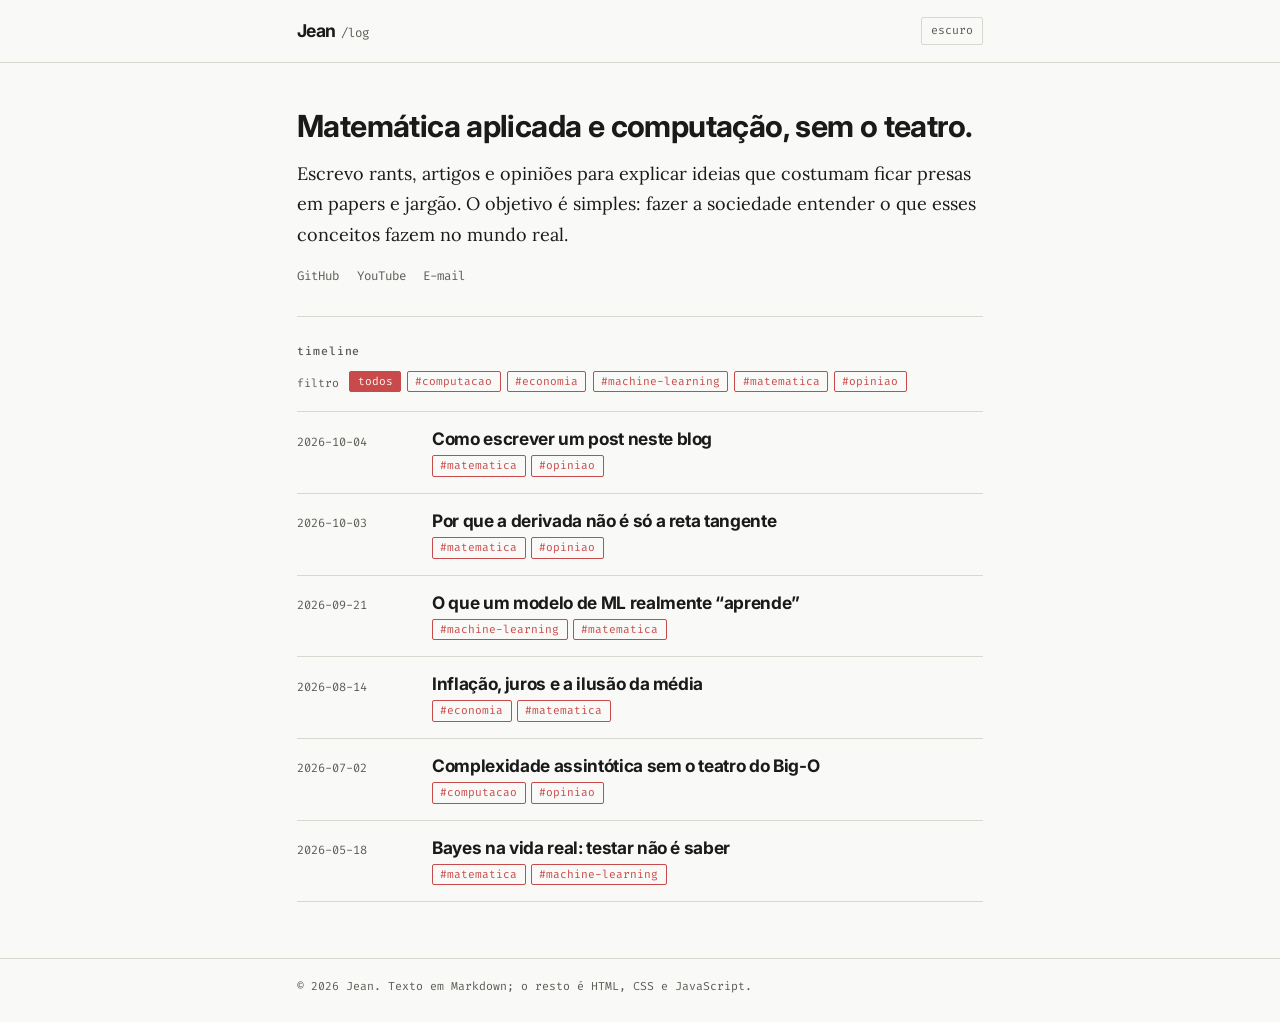
==== index.html @ 84102da5 "Adiciona layout base do blog (HTML e CSS)" ====
<!DOCTYPE html>
<html lang="pt-BR">
  <head>
    <meta charset="UTF-8" />
    <meta name="viewport" content="width=device-width, initial-scale=1.0" />
    <meta
      name="description"
      content="Notas, rants e artigos sobre matemática aplicada e computação."
    />
    <title>Jean — notas</title>
    <link rel="preconnect" href="https://fonts.googleapis.com" />
    <link rel="preconnect" href="https://fonts.gstatic.com" crossorigin />
    <link
      href="https://fonts.googleapis.com/css2?family=Fira+Code:wght@400;500&family=Inter:wght@600;700&family=Lora:ital,wght@0,400;0,600;1,400&display=swap"
      rel="stylesheet"
    />
    <link rel="stylesheet" href="styles.css" />
    <script>
      (function () {
        try {
          var theme = localStorage.getItem("theme");
          if (theme === "dark") {
            document.documentElement.setAttribute("data-theme", "dark");
          }
        } catch (err) {}
      })();
    </script>
    <script defer src="script.js"></script>
  </head>
  <body>
    <a class="skip-link" href="#conteudo">Pular para o conteúdo</a>

    <input
      type="checkbox"
      id="theme-toggle"
      class="theme-toggle-input"
      aria-hidden="true"
    />

    <header class="site-header">
      <div class="container header-inner">
        <a class="brand" href="index.html">
          <span class="brand-name">Jean</span>
          <span class="brand-mark">/log</span>
        </a>
        <label class="theme-toggle" for="theme-toggle" aria-label="Alternar tema claro e escuro">
          <span class="theme-toggle-text" data-light="escuro" data-dark="claro"></span>
        </label>
      </div>
    </header>

    <main id="conteudo" class="container">
      <section class="intro" aria-labelledby="intro-heading">
        <h1 id="intro-heading" class="intro-title">
          Matemática aplicada e computação, sem o teatro.
        </h1>
        <p>
          Escrevo rants, artigos e opiniões para explicar ideias que costumam
          ficar presas em papers e jargão. O objetivo é simples: fazer a
          sociedade entender o que esses conceitos fazem no mundo real.
        </p>
        <nav class="social" aria-label="Links">
          <a href="#" rel="me">GitHub</a>
          <a href="#" rel="me">YouTube</a>
          <a href="mailto:">E-mail</a>
        </nav>
      </section>

      <section class="timeline" aria-labelledby="timeline-heading">
        <div class="timeline-head">
          <h2 id="timeline-heading" class="section-label">timeline</h2>
          <p class="filter-hint">
            <span class="filter-label">filtro</span>
            <span class="tag-list" role="group" aria-label="Filtrar por tag">
              <button type="button" class="tag is-active" data-tag="todos">todos</button>
            </span>
          </p>
        </div>

        <ol class="post-log"></ol>
      </section>
    </main>

    <footer class="site-footer">
      <div class="container">
        <p>© 2026 Jean. Texto em Markdown; o resto é HTML, CSS e JavaScript.</p>
      </div>
    </footer>
  </body>
</html>
---- styles.css ----
:root {
  --bg: #f9f9f7;
  --text: #1a1a1a;
  --muted: #5c5c56;
  --border: #d8d8d0;
  --accent: #c94a4a;
  --accent-contrast: #f9f9f7;
  --code-bg: #efefe8;
  --radius: 2px;
  --font-serif: "Lora", "Georgia", serif;
  --font-sans: "Inter", "Helvetica Neue", Helvetica, Arial, sans-serif;
  --font-mono: "Fira Code", "JetBrains Mono", ui-monospace, monospace;
  color-scheme: light;
}

html:has(#theme-toggle:checked),
html[data-theme="dark"] {
  --bg: #1e1e1e;
  --text: #e0e0e0;
  --muted: #9a9a94;
  --border: #3a3a36;
  --accent: #d45a5a;
  --accent-contrast: #1e1e1e;
  --code-bg: #2a2a28;
  color-scheme: dark;
}

*,
*::before,
*::after {
  box-sizing: border-box;
}

html {
  overflow-x: hidden;
}

body {
  margin: 0;
  background: var(--bg);
  color: var(--text);
  font-family: var(--font-serif);
  font-size: 16px;
  line-height: 1.7;
  overflow-x: hidden;
}

img,
iframe,
video {
  max-width: 100%;
  height: auto;
}

pre,
code,
.math-display,
.katex-display,
mjx-container[display="true"] {
  overflow-x: auto;
  max-width: 100%;
}

.katex-display,
.math-display,
mjx-container[display="true"] {
  overflow-y: hidden;
}

pre {
  white-space: pre;
}

pre code {
  white-space: pre;
}

:focus-visible {
  outline: 1px solid var(--accent);
  outline-offset: 2px;
}

::selection {
  background: var(--accent);
  color: var(--accent-contrast);
}

a {
  color: var(--accent);
  text-decoration-thickness: 1px;
  text-underline-offset: 0.18em;
}

a:hover {
  text-decoration: none;
}

h1,
h2,
h3 {
  font-family: var(--font-sans);
  font-weight: 700;
  line-height: 1.25;
  letter-spacing: -0.02em;
}

.skip-link {
  position: absolute;
  left: 0.75rem;
  top: -3rem;
  z-index: 10;
  background: var(--accent);
  color: var(--accent-contrast);
  padding: 0.35rem 0.6rem;
  border-radius: var(--radius);
  text-decoration: none;
  font-family: var(--font-sans);
  font-size: 0.85rem;
}

.skip-link:focus {
  top: 0.75rem;
}

.theme-toggle-input {
  position: absolute;
  width: 1px;
  height: 1px;
  padding: 0;
  margin: -1px;
  overflow: hidden;
  clip: rect(0, 0, 0, 0);
  white-space: nowrap;
  border: 0;
}

.container {
  width: 100%;
  max-width: 750px;
  margin: 0 auto;
  padding-inline: 1rem;
}

.site-header {
  border-bottom: 1px solid var(--border);
  padding-block: 0.85rem;
}

.header-inner {
  display: flex;
  align-items: center;
  justify-content: space-between;
  gap: 0.75rem;
}

.brand {
  display: flex;
  align-items: baseline;
  gap: 0.35rem;
  color: var(--text);
  text-decoration: none;
  font-family: var(--font-sans);
}

.brand-name {
  font-weight: 700;
  font-size: 1.05rem;
  letter-spacing: -0.03em;
}

.brand-mark {
  font-family: var(--font-mono);
  font-size: 0.78rem;
  font-weight: 400;
  color: var(--muted);
}

.theme-toggle {
  display: inline-flex;
  align-items: center;
  cursor: pointer;
  border: 1px solid var(--border);
  border-radius: var(--radius);
  padding: 0.2rem 0.55rem;
  font-family: var(--font-mono);
  font-size: 0.72rem;
  color: var(--muted);
  user-select: none;
}

.theme-toggle:hover {
  border-color: var(--accent);
  color: var(--accent);
}

.theme-toggle-text::before {
  content: attr(data-light);
}

html:has(#theme-toggle:checked) .theme-toggle-text::before,
html[data-theme="dark"] .theme-toggle-text::before {
  content: attr(data-dark);
}

.intro {
  padding-block: 1.75rem 1.25rem;
  border-bottom: 1px solid var(--border);
}

.intro-title {
  margin: 0 0 0.85rem;
  font-size: 1.45rem;
}

.intro p {
  margin: 0 0 1rem;
  color: var(--text);
}

.social {
  display: flex;
  flex-wrap: wrap;
  gap: 0.75rem 1.1rem;
  font-family: var(--font-mono);
  font-size: 0.78rem;
}

.social a {
  color: var(--muted);
  text-decoration: none;
}

.social a:hover {
  color: var(--accent);
}

.timeline {
  padding-block: 1.35rem 2.5rem;
}

.timeline-head {
  margin-bottom: 1.1rem;
}

.section-label {
  margin: 0 0 0.75rem;
  font-family: var(--font-mono);
  font-size: 0.72rem;
  font-weight: 500;
  letter-spacing: 0.08em;
  text-transform: lowercase;
  color: var(--muted);
}

.filter-hint {
  margin: 0;
}

.filter-label {
  display: block;
  margin-bottom: 0.45rem;
  font-family: var(--font-mono);
  font-size: 0.72rem;
  color: var(--muted);
}

.tag-list {
  display: flex;
  flex-wrap: wrap;
  gap: 0.4rem;
}

.tag {
  display: inline-block;
  margin: 0;
  padding: 0.12rem 0.45rem;
  border: 1px solid var(--accent);
  border-radius: var(--radius);
  background: transparent;
  color: var(--accent);
  font-family: var(--font-mono);
  font-size: 0.7rem;
  line-height: 1.4;
  text-decoration: none;
  cursor: pointer;
}

button.tag {
  appearance: none;
}

.tag:hover,
.tag.is-active {
  background: var(--accent);
  color: var(--accent-contrast);
}

.post-log {
  list-style: none;
  margin: 0;
  padding: 0;
}

.post-log > li {
  border-top: 1px solid var(--border);
}

.post-log > li:last-child {
  border-bottom: 1px solid var(--border);
}

.post-row {
  display: flex;
  flex-direction: column;
  gap: 0.2rem;
  padding-block: 0.9rem;
}

.post-date {
  font-family: var(--font-mono);
  font-size: 0.75rem;
  font-variant-numeric: tabular-nums;
  color: var(--muted);
}

.post-title {
  margin: 0;
  font-size: 1.02rem;
  font-weight: 700;
}

.post-title a {
  color: var(--text);
  text-decoration: none;
}

.post-title a:hover {
  color: var(--accent);
}

.post-tags {
  display: flex;
  flex-wrap: wrap;
  gap: 0.35rem;
  margin: 0.35rem 0 0;
}

.log-status {
  margin: 0;
  padding-block: 1rem;
  border-top: 1px solid var(--border);
  font-family: var(--font-mono);
  font-size: 0.78rem;
  color: var(--muted);
}

.post-log > li.is-empty {
  border-bottom: 1px solid var(--border);
}

.article {
  padding-block: 1.5rem 2.5rem;
}

.back-link {
  margin: 0 0 1.25rem;
  font-family: var(--font-mono);
  font-size: 0.78rem;
}

.back-link a {
  color: var(--muted);
  text-decoration: none;
}

.back-link a:hover {
  color: var(--accent);
}

.article-header {
  margin-bottom: 1.5rem;
  padding-bottom: 1.1rem;
  border-bottom: 1px solid var(--border);
}

.article-title {
  margin: 0.35rem 0 0.75rem;
  font-size: 1.45rem;
}

.article-body h2 {
  margin: 1.75rem 0 0.6rem;
  font-size: 1.2rem;
}

.article-body h3 {
  margin: 1.4rem 0 0.5rem;
  font-size: 1.05rem;
}

.article-body p {
  margin: 0 0 1rem;
}

.article-body ul,
.article-body ol {
  margin: 0 0 1rem;
  padding-left: 1.25rem;
}

.article-body li {
  margin-bottom: 0.35rem;
}

.article-body blockquote {
  margin: 0 0 1rem;
  padding: 0.15rem 0 0.15rem 0.9rem;
  border-left: 2px solid var(--accent);
  color: var(--muted);
}

.article-body pre {
  margin: 0 0 1rem;
  padding: 0.85rem 1rem;
  background: var(--code-bg);
  border-radius: var(--radius);
  font-family: var(--font-mono);
  font-size: 0.82rem;
  line-height: 1.5;
}

.article-body :not(pre) > code {
  font-family: var(--font-mono);
  font-size: 0.85em;
  background: var(--code-bg);
  padding: 0.1em 0.35em;
  border-radius: var(--radius);
}

.article-body hr {
  border: 0;
  border-top: 1px solid var(--border);
  margin: 1.75rem 0;
}

.article-body .math-display,
.article-body mjx-container[display="true"] {
  display: block;
  margin: 1.1rem 0;
  overflow-x: auto;
  overflow-y: hidden;
  max-width: 100%;
}

.article-body mjx-container[display="true"] {
  white-space: nowrap;
}

.site-footer {
  border-top: 1px solid var(--border);
  padding-block: 1.1rem 1.6rem;
}

.site-footer p {
  margin: 0;
  font-family: var(--font-mono);
  font-size: 0.72rem;
  color: var(--muted);
}

@media (min-width: 768px) {
  body {
    font-size: 18px;
  }

  .container {
    padding-inline: 1.5rem;
  }

  .site-header {
    padding-block: 1rem;
  }

  .brand-name {
    font-size: 1.1rem;
  }

  .intro {
    padding-block: 2.25rem 1.5rem;
  }

  .intro-title {
    font-size: 1.75rem;
  }

  .filter-hint {
    display: flex;
    align-items: flex-start;
    gap: 0.65rem;
  }

  .filter-label {
    margin: 0.2rem 0 0;
  }

  .post-row {
    display: grid;
    grid-template-columns: 7.6rem 1fr;
    gap: 0.85rem;
    align-items: start;
    padding-block: 1rem;
  }

  .post-date {
    padding-top: 0.22rem;
  }

  .post-title {
    font-size: 1.08rem;
  }

  .article {
    padding-block: 2rem 3rem;
  }

  .article-title {
    font-size: 1.75rem;
  }
}

@media (min-width: 1024px) {
  .container {
    padding-inline: 2rem;
  }

  .intro {
    padding-block: 2.75rem 1.75rem;
  }

  .intro-title {
    font-size: 1.9rem;
  }

  .timeline {
    padding-block: 1.75rem 3.5rem;
  }

  .article {
    padding-block: 2.25rem 3.5rem;
  }

  .article-title {
    font-size: 1.9rem;
  }
}
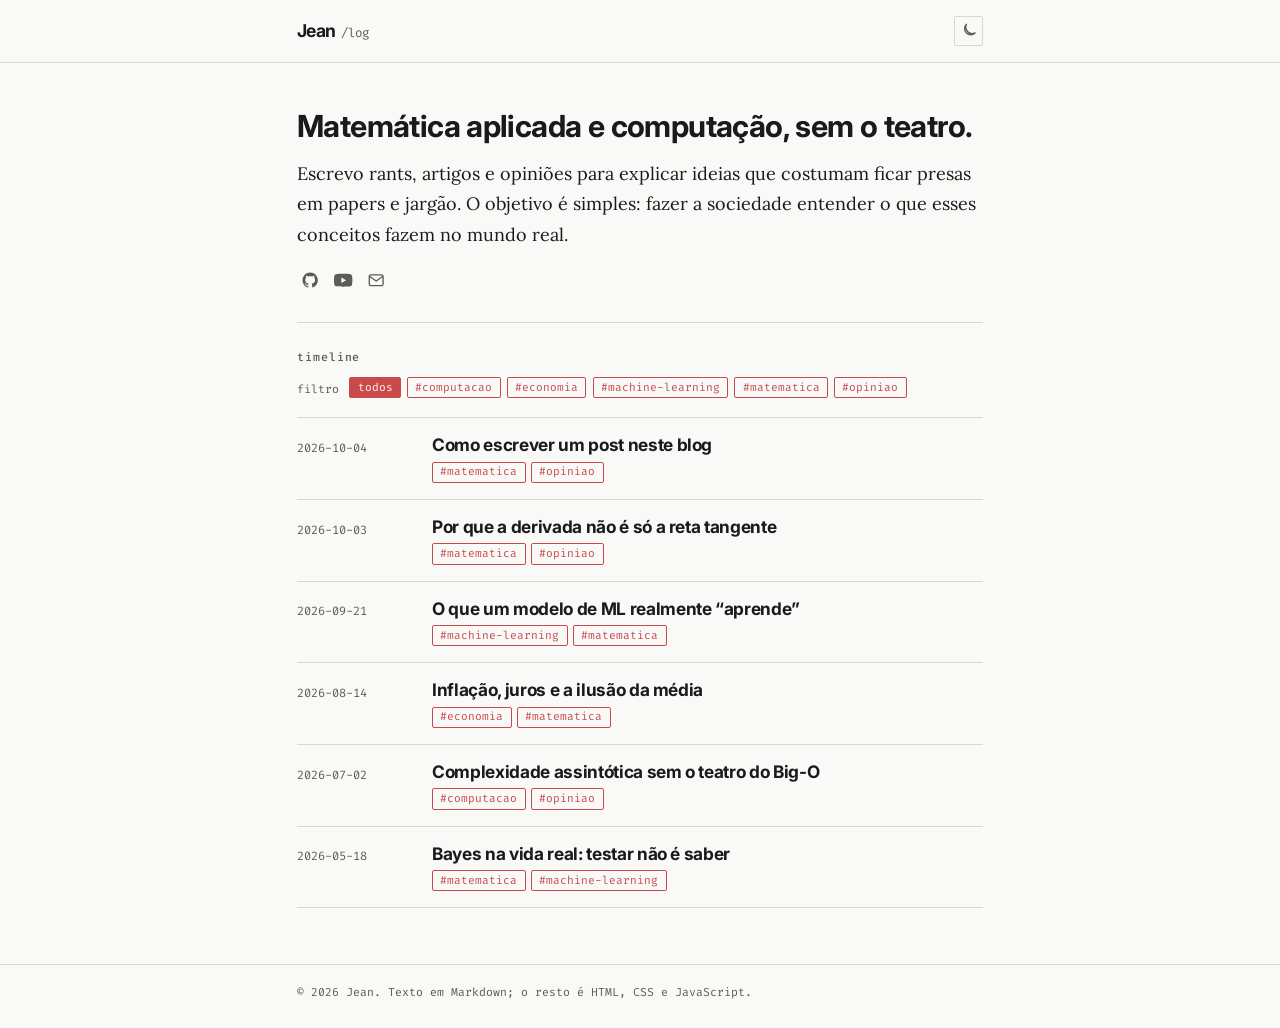
==== commit 077dd595: "feat: icons for toggle theme and external links" ====
--- a/index.html
+++ b/index.html
@@ -43,8 +43,27 @@
           <span class="brand-name">Jean</span>
           <span class="brand-mark">/log</span>
         </a>
-        <label class="theme-toggle" for="theme-toggle" aria-label="Alternar tema claro e escuro">
-          <span class="theme-toggle-text" data-light="escuro" data-dark="claro"></span>
+        <label class="theme-toggle" for="theme-toggle" aria-label="Alternar tema claro e escuro" title="Alternar tema">
+          <svg class="icon icon-moon" viewBox="0 0 24 24" aria-hidden="true">
+            <path
+              fill="none"
+              stroke="currentColor"
+              stroke-width="1.75"
+              stroke-linecap="round"
+              stroke-linejoin="round"
+              d="M21 14.3A8.5 8.5 0 0 1 9.7 3 7 7 0 1 0 21 14.3z"
+            />
+          </svg>
+          <svg class="icon icon-sun" viewBox="0 0 24 24" aria-hidden="true">
+            <circle cx="12" cy="12" r="4" fill="none" stroke="currentColor" stroke-width="1.75" />
+            <path
+              fill="none"
+              stroke="currentColor"
+              stroke-width="1.75"
+              stroke-linecap="round"
+              d="M12 2v2M12 20v2M4.93 4.93l1.41 1.41M17.66 17.66l1.41 1.41M2 12h2M20 12h2M4.93 19.07l1.41-1.41M17.66 6.34l1.41-1.41"
+            />
+          </svg>
         </label>
       </div>
     </header>
@@ -60,9 +79,44 @@
           sociedade entender o que esses conceitos fazem no mundo real.
         </p>
         <nav class="social" aria-label="Links">
-          <a href="#" rel="me">GitHub</a>
-          <a href="#" rel="me">YouTube</a>
-          <a href="mailto:">E-mail</a>
+          <a href="https://github.com/JeanBerly" rel="me noopener noreferrer" target="_blank" title="GitHub" aria-label="GitHub">
+            <svg class="icon" viewBox="0 0 24 24" aria-hidden="true">
+              <path
+                fill="currentColor"
+                d="M12 2C6.477 2 2 6.477 2 12c0 4.42 2.865 8.166 6.839 9.489.5.092.682-.217.682-.482 0-.237-.008-.866-.013-1.7-2.782.603-3.369-1.342-3.369-1.342-.454-1.155-1.11-1.463-1.11-1.463-.908-.62.069-.608.069-.608 1.003.07 1.531 1.03 1.531 1.03.892 1.529 2.341 1.087 2.91.832.092-.647.35-1.088.636-1.338-2.22-.253-4.555-1.11-4.555-4.943 0-1.091.39-1.984 1.029-2.683-.103-.253-.446-1.27.098-2.647 0 0 .84-.269 2.75 1.025A9.578 9.578 0 0 1 12 6.836c.85.004 1.705.114 2.504.336 1.909-1.294 2.747-1.025 2.747-1.025.546 1.377.203 2.394.1 2.647.64.699 1.028 1.592 1.028 2.683 0 3.842-2.339 4.687-4.566 4.935.359.309.678.919.678 1.852 0 1.336-.012 2.415-.012 2.743 0 .267.18.578.688.48C19.138 20.161 22 16.418 22 12c0-5.523-4.477-10-10-10z"
+              />
+            </svg>
+          </a>
+          <a href="#" rel="me" title="YouTube" aria-label="YouTube">
+            <svg class="icon" viewBox="0 0 24 24" aria-hidden="true">
+              <path
+                fill="currentColor"
+                d="M23.5 6.2a3 3 0 0 0-2.1-2.1C19.5 3.6 12 3.6 12 3.6s-7.5 0-9.4.5A3 3 0 0 0 .5 6.2 31.5 31.5 0 0 0 0 12a31.5 31.5 0 0 0 .5 5.8 3 3 0 0 0 2.1 2.1c1.9.5 9.4.5 9.4.5s7.5 0 9.4-.5a3 3 0 0 0 2.1-2.1A31.5 31.5 0 0 0 24 12a31.5 31.5 0 0 0-.5-5.8zM9.6 15.6V8.4L15.8 12l-6.2 3.6z"
+              />
+            </svg>
+          </a>
+          <a href="mailto:" title="E-mail" aria-label="E-mail">
+            <svg class="icon" viewBox="0 0 24 24" aria-hidden="true">
+              <rect
+                x="3"
+                y="5"
+                width="18"
+                height="14"
+                rx="2"
+                fill="none"
+                stroke="currentColor"
+                stroke-width="1.75"
+              />
+              <path
+                fill="none"
+                stroke="currentColor"
+                stroke-width="1.75"
+                stroke-linecap="round"
+                stroke-linejoin="round"
+                d="M4 7.5 12 13l8-5.5"
+              />
+            </svg>
+          </a>
         </nav>
       </section>
 
--- a/styles.css
+++ b/styles.css
@@ -178,12 +178,11 @@
 .theme-toggle {
   display: inline-flex;
   align-items: center;
+  justify-content: center;
   cursor: pointer;
   border: 1px solid var(--border);
   border-radius: var(--radius);
-  padding: 0.2rem 0.55rem;
-  font-family: var(--font-mono);
-  font-size: 0.72rem;
+  padding: 0.28rem;
   color: var(--muted);
   user-select: none;
 }
@@ -193,13 +192,24 @@
   color: var(--accent);
 }
 
-.theme-toggle-text::before {
-  content: attr(data-light);
-}
-
-html:has(#theme-toggle:checked) .theme-toggle-text::before,
-html[data-theme="dark"] .theme-toggle-text::before {
-  content: attr(data-dark);
+.icon {
+  display: block;
+  width: 1.15rem;
+  height: 1.15rem;
+}
+
+.theme-toggle .icon-sun {
+  display: none;
+}
+
+html:has(#theme-toggle:checked) .theme-toggle .icon-moon,
+html[data-theme="dark"] .theme-toggle .icon-moon {
+  display: none;
+}
+
+html:has(#theme-toggle:checked) .theme-toggle .icon-sun,
+html[data-theme="dark"] .theme-toggle .icon-sun {
+  display: block;
 }
 
 .intro {
@@ -220,14 +230,18 @@
 .social {
   display: flex;
   flex-wrap: wrap;
-  gap: 0.75rem 1.1rem;
-  font-family: var(--font-mono);
-  font-size: 0.78rem;
+  align-items: center;
+  gap: 0.35rem;
 }
 
 .social a {
-  color: var(--muted);
-  text-decoration: none;
+  display: inline-flex;
+  align-items: center;
+  justify-content: center;
+  padding: 0.28rem;
+  color: var(--muted);
+  text-decoration: none;
+  border-radius: var(--radius);
 }
 
 .social a:hover {
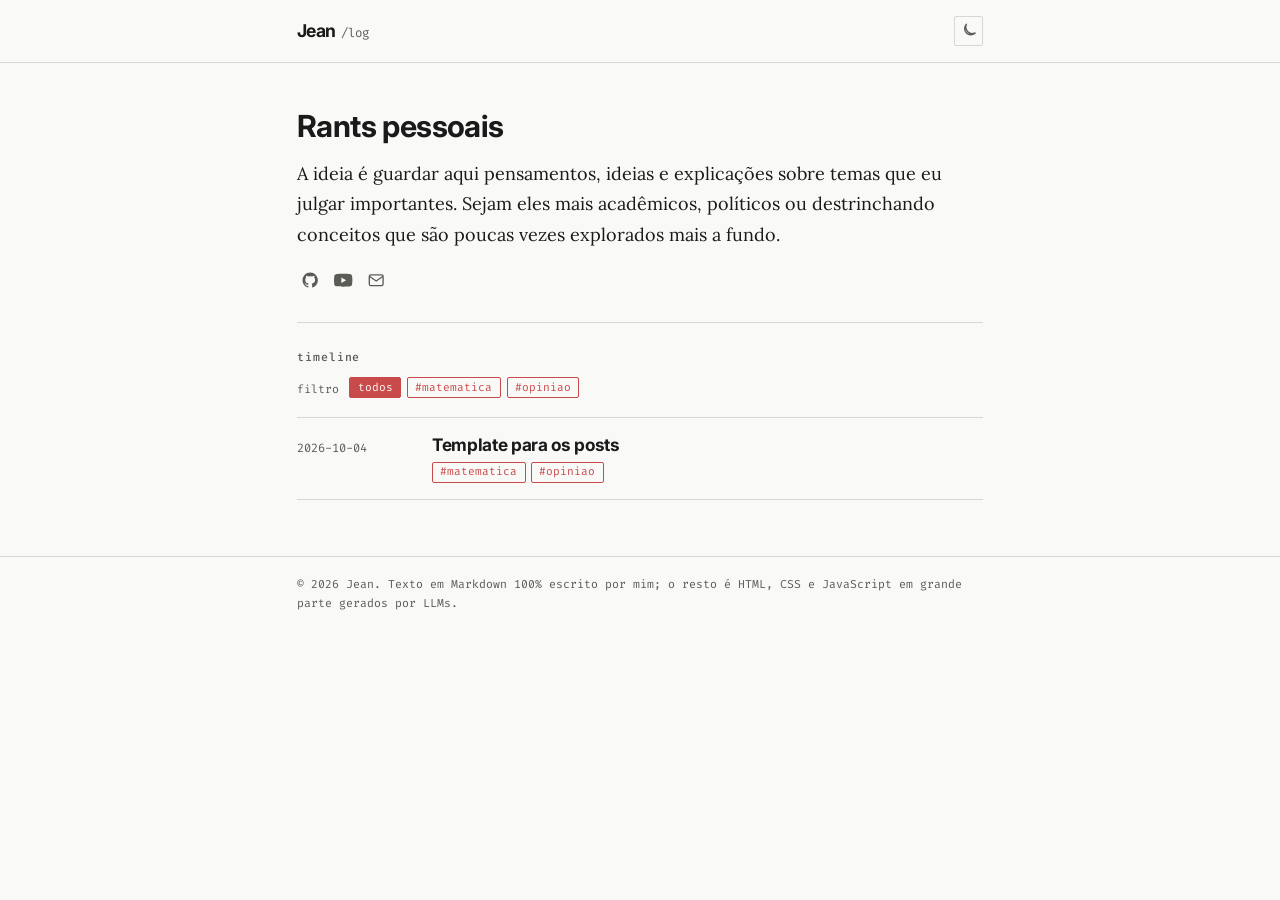
==== commit 2e2f8cb1: "exclui posts exemplos, edita pagina principal" ====
--- a/index.html
+++ b/index.html
@@ -5,7 +5,7 @@
     <meta name="viewport" content="width=device-width, initial-scale=1.0" />
     <meta
       name="description"
-      content="Notas, rants e artigos sobre matemática aplicada e computação."
+      content="Notas, rants e artigos sobre matemática aplicada, computação, política e poesia."
     />
     <title>Jean — notas</title>
     <link rel="preconnect" href="https://fonts.googleapis.com" />
@@ -71,12 +71,11 @@
     <main id="conteudo" class="container">
       <section class="intro" aria-labelledby="intro-heading">
         <h1 id="intro-heading" class="intro-title">
-          Matemática aplicada e computação, sem o teatro.
+          Rants pessoais
         </h1>
         <p>
-          Escrevo rants, artigos e opiniões para explicar ideias que costumam
-          ficar presas em papers e jargão. O objetivo é simples: fazer a
-          sociedade entender o que esses conceitos fazem no mundo real.
+          A ideia é guardar aqui pensamentos, ideias e explicações sobre temas que eu julgar importantes.
+          Sejam eles mais acadêmicos, políticos ou destrinchando conceitos que são poucas vezes explorados mais a fundo.
         </p>
         <nav class="social" aria-label="Links">
           <a href="https://github.com/JeanBerly" rel="me noopener noreferrer" target="_blank" title="GitHub" aria-label="GitHub">
@@ -137,7 +136,7 @@
 
     <footer class="site-footer">
       <div class="container">
-        <p>© 2026 Jean. Texto em Markdown; o resto é HTML, CSS e JavaScript.</p>
+        <p>© 2026 Jean. Texto em Markdown 100% escrito por mim; o resto é HTML, CSS e JavaScript em grande parte gerados por LLMs.</p>
       </div>
     </footer>
   </body>
